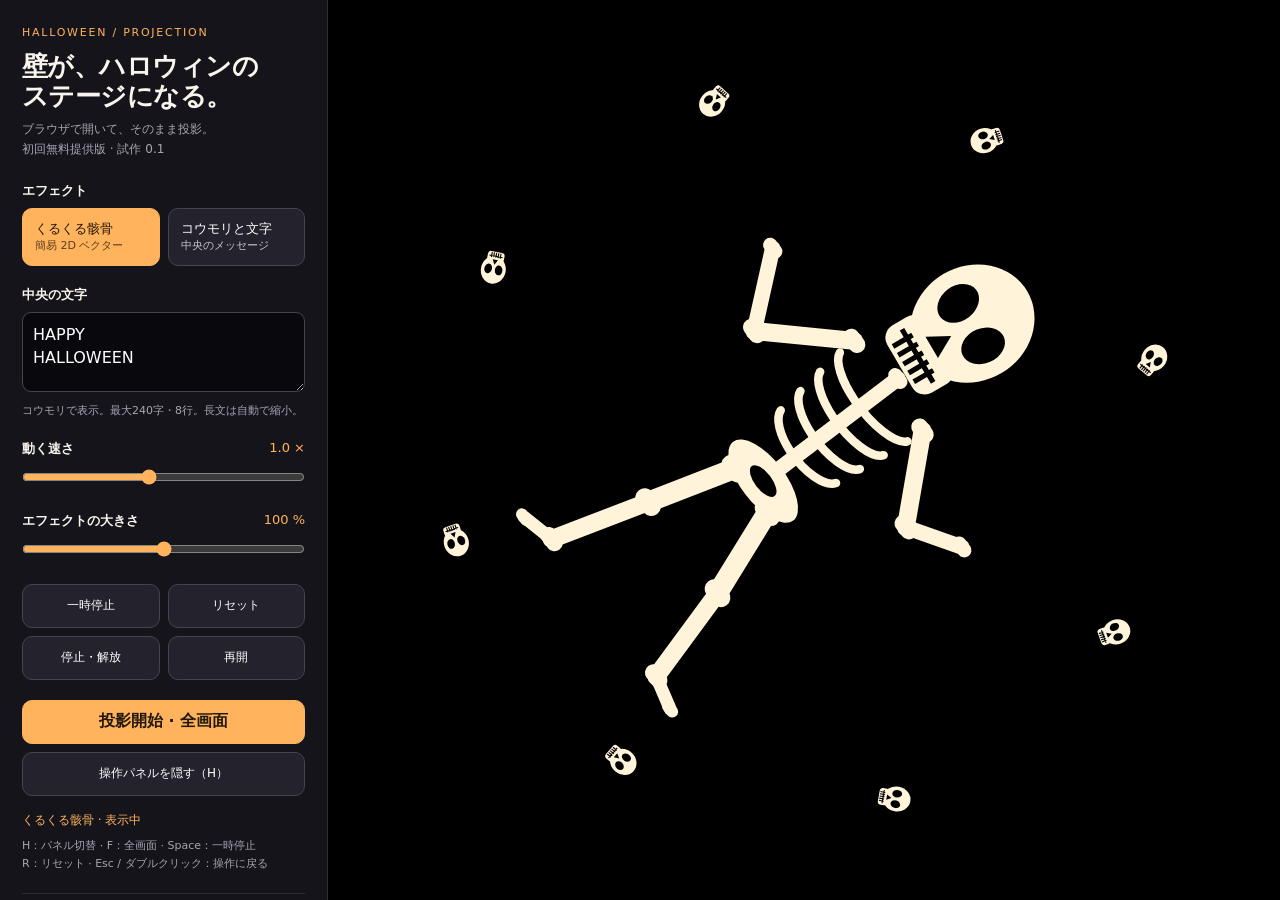
==== app/index.html @ e1445afe "Track technical preview and current projection requirements" ====
<!doctype html>
<html lang="ja">
<head><meta charset="utf-8"><meta name="viewport" content="width=device-width,initial-scale=1"><meta name="color-scheme" content="dark">
<meta http-equiv="Content-Security-Policy" content="default-src 'none'; script-src 'unsafe-inline'; style-src 'unsafe-inline'; img-src data:; connect-src 'none'; font-src 'none'; media-src 'none'; object-src 'none'; base-uri 'none'">
<title>Halloween Projection — 初回無料提供版 0.1</title>
<style>
*{box-sizing:border-box} :root{--edge:24px;--orange:#ffb35c;--muted:#a7a5b2;--panel:#15141b}
html,body{margin:0;width:100%;height:100%;background:#000;color:#f9f5ed;font-family:system-ui,-apple-system,"Yu Gothic",Meiryo,sans-serif}
body{display:grid;grid-template-columns:328px minmax(0,1fr);overflow:hidden}
button,input,textarea{font:inherit}button{cursor:pointer;border:1px solid #46434f;border-radius:10px;background:#24222d;color:#fff;min-height:44px;padding:10px 12px;transition:background .15s}
button:hover{background:#38333f}button:focus-visible,input:focus-visible,textarea:focus-visible{outline:3px solid var(--orange);outline-offset:3px}
button[aria-pressed=true],button.primary{background:var(--orange);border-color:var(--orange);color:#23180c}button:disabled{opacity:.45;cursor:default}
#controls{padding:26px 22px 20px;background:var(--panel);border-right:1px solid #2f2b36;overflow:auto;z-index:2}
.brand{font-size:11px;letter-spacing:.16em;color:var(--orange)}h1{font-size:26px;line-height:1.17;margin:12px 0 7px;letter-spacing:-.02em}
.lead{font-size:12px;color:var(--muted);line-height:1.7;margin:0 0 22px}
label,.label{display:block;font-size:13px;font-weight:600;margin:20px 0 8px}.effects{display:grid;grid-template-columns:1fr 1fr;gap:8px}.effects button{text-align:left;font-size:13px;line-height:1.5}
.effects small{display:block;font-weight:400;opacity:.75;font-size:11px}
textarea{resize:vertical;min-height:80px;width:100%;padding:10px;border:1px solid #46434f;border-radius:9px;background:#09090d;color:#fff;line-height:1.45}
.help{font-size:11px;line-height:1.65;color:var(--muted);margin:6px 0 0}
.range-label{display:flex;justify-content:space-between;gap:10px}.range-label output{font-weight:400;color:var(--orange)}
input[type=range]{width:100%;accent-color:var(--orange);height:22px;margin:0}
.transport{display:grid;grid-template-columns:1fr 1fr;gap:8px;margin:20px 0 8px}.transport button{font-size:12px}
#project{width:100%;margin-top:12px;font-weight:650}#hide{width:100%;margin-top:8px;font-size:12px}
#status{font-size:12px;line-height:1.6;color:var(--orange);margin:15px 0 0;min-height:20px}#fit-note{font-size:11px;color:var(--muted);line-height:1.5;margin:5px 0 0}
.footer{margin-top:20px;padding-top:16px;border-top:1px solid #302c39;font-size:11px;color:var(--muted);line-height:1.7}.footer button{padding:0;background:none;border:none;min-height:30px;text-decoration:underline;text-underline-offset:3px;font-size:12px;color:#ded8e9}
#stage{position:relative;min-width:0;min-height:0;background:#000;overflow:hidden}canvas{position:absolute;inset:0;width:100%;height:100%;display:block}
#message{position:absolute;inset:0;display:flex;align-items:center;justify-content:center;pointer-events:none}
#message[hidden]{display:none}#message-text{color:#fff;text-align:center;white-space:pre-wrap;overflow-wrap:anywhere;line-height:1.3;font-weight:750;padding:16px 20px;background:#000;border-radius:20px;max-width:82%;text-shadow:0 2px 4px #000}
body.projection{grid-template-columns:minmax(0,1fr);cursor:none}body.projection #controls{display:none}
dialog{color:#eee;background:#1b1822;border:1px solid #524751;border-radius:16px;padding:24px;max-width:600px;width:calc(100% - 32px);max-height:85vh;line-height:1.75;font-size:14px}
dialog::backdrop{background:#000b}dialog h2{font-size:21px;margin-top:0}dialog button{float:right}dialog li{margin-bottom:8px}
@media(max-width:760px){body{grid-template-columns:1fr;grid-template-rows:minmax(220px,40dvh) minmax(0,1fr)}#stage{grid-row:1}#controls{grid-row:2;padding:20px;border-right:0;border-top:1px solid #2f2b36}h1{font-size:22px}body.projection{grid-template-rows:minmax(0,1fr)}body.projection #stage{grid-row:1}}
@media(prefers-reduced-motion:reduce){button{transition:none}}
</style></head>
<body>
<aside id="controls" aria-label="操作パネル">
<div class="brand">HALLOWEEN / PROJECTION</div><h1>壁が、ハロウィンの<br>ステージになる。</h1>
<p class="lead">ブラウザで開いて、そのまま投影。<br>初回無料提供版 · 試作 0.1</p>
<div class="label">エフェクト</div><div class="effects">
<button id="skeleton" data-effect="skeleton" aria-pressed="true">くるくる骸骨<small>簡易 2D ベクター</small></button>
<button id="bats" data-effect="bats" aria-pressed="false">コウモリと文字<small>中央のメッセージ</small></button></div>
<label for="text">中央の文字</label><textarea id="text" maxlength="240" spellcheck="false">HAPPY
HALLOWEEN</textarea>
<p class="help">コウモリで表示。最大240字・8行。長文は自動で縮小。</p>
<label class="range-label" for="speed"><span>動く速さ</span><output id="speed-value">1.0 ×</output></label><input id="speed" type="range" min="0.2" max="2" step="0.1" value="1">
<label class="range-label" for="size"><span>エフェクトの大きさ</span><output id="size-value">100 %</output></label><input id="size" type="range" min="50" max="150" step="5" value="100">
<div class="transport"><button id="pause">一時停止</button><button id="reset">リセット</button><button id="stop">停止・解放</button><button id="resume">再開</button></div>
<button id="project" class="primary">投影開始 · 全画面</button><button id="hide">操作パネルを隠す（H）</button>
<p id="status" role="status" aria-live="polite"></p><p id="fit-note"></p>
<p class="help">H：パネル切替 · F：全画面 · Space：一時停止<br>R：リセット · Esc / ダブルクリック：操作に戻る</p>
<div class="footer"><button id="guide">はじめての投影ガイド</button><br>黒い背景・音なし・点滅なし。<br>3D 原作品とは異なる簡易図案の試作です。</div>
</aside>
<main id="stage" aria-label="投影映像"><canvas id="canvas" aria-label="骸骨またはコウモリのアニメーション"></canvas><div id="message" hidden><div id="message-text"></div></div></main>
<dialog id="guide-dialog"><h2>はじめての投影</h2><ol>
<li>ZIP を「すべて展開」し、Windows では <b>START.cmd</b> を開きます。ローカル起動窓を開いたまま、ブラウザで操作します。TouchDesigner やサーバーの準備は不要です。</li>
<li>プロジェクターを PC へ接続し、Windows では Win + P で「複製」または「拡張」にします。「複製」は PC と同じ画面、「拡張」は別の画面です。白い壁やスクリーンへ向け、ピント・台形補正を調整します。</li>
<li>「拡張」の場合、このブラウザのウィンドウをプロジェクターの画面へ移動します。初めは室内照明を落とし、黒背景と文字を確認してください。</li>
<li>効果と文字、速さ・大きさを設定し、<b>投影開始</b>を押します。パネルとカーソルが消えます。</li>
<li><b>Esc</b> で操作に戻ります。全画面が使えないときは H でパネルを隠し、ブラウザの全画面操作も利用できます。</li>
<li>終わったら<b>停止・解放</b>。ブラウザのタブを閉じ、起動窓で Ctrl + C を押してローカル起動も終了します。</li></ol>
<p>黒もプロジェクターの明るさとして残ります。色・明るさ・読める文字サイズは実機で調整してください。投影位置のマッピングや複数プロジェクターの補正は初版の範囲外です。</p><button id="close-guide">閉じる</button></dialog>
<script>
(()=>{
'use strict';
const $=id=>document.getElementById(id),canvas=$('canvas'),stage=$('stage'),ctx=canvas.getContext('2d',{alpha:false});
const controls=$('controls'),message=$('message'),messageText=$('message-text');
const settings={effect:'skeleton',text:$('text').value,speed:1,size:1};
let active=null,phase='stopped',raf=0,previous=0,time=0,hiddenSuspension=false,destroyed=false;
let width=1,height=1,revision=0,fitFont=0,fullscreenError='';
const stats={frames:0,created:0,disposed:0,resets:0,maxPendingRAF:0};
const listeners=[];
function listen(target,event,fn){target.addEventListener(event,fn);listeners.push(()=>target.removeEventListener(event,fn));}
function cancel(){if(raf)cancelAnimationFrame(raf);raf=0;previous=0;}
function schedule(){if(raf||!active||phase!=='running'||document.hidden||destroyed)return;raf=requestAnimationFrame(tick);stats.maxPendingRAF=Math.max(stats.maxPendingRAF,1);}
function tick(now){raf=0;if(!active||phase!=='running'||document.hidden)return;const dt=previous?Math.min(.05,Math.max(0,(now-previous)/1000)):0;previous=now;time+=dt*settings.speed;render();stats.frames++;schedule();}
function fitText(){
 messageText.textContent=settings.text;
 if(settings.effect!=='bats'||!active){message.hidden=true;fitFont=0;return;}
 message.hidden=false;
 const maxHeight=height*.48,maxWidth=width*.82;
 messageText.style.width=maxWidth+'px';
 let lo=1,hi=Math.min(112,width*.13),best=lo;
 for(let i=0;i<12;i++){const n=(lo+hi)/2;messageText.style.fontSize=n+'px';if(messageText.scrollHeight<=maxHeight&&messageText.scrollWidth<=maxWidth+1){best=n;lo=n;}else hi=n;}
 fitFont=Math.floor(best*10)/10;messageText.style.fontSize=fitFont+'px';
 $('fit-note').textContent=fitFont<18&&settings.text.trim()?'文字が小さめです。文字を短くするか、全画面で確認してください。':'中央の文字はコウモリより手前に表示されます。';
}
function resize(){
 const rect=stage.getBoundingClientRect();width=Math.max(1,rect.width);height=Math.max(1,rect.height);
 if(active){const dpr=Math.min(1.5,window.devicePixelRatio||1,4096/width,4096/height);canvas.width=Math.max(1,Math.round(width*dpr));canvas.height=Math.max(1,Math.round(height*dpr));ctx.setTransform(canvas.width/width,0,0,canvas.height/height,0,0);}
 fitText();render();
}
function bone(a,b,r,color){
 ctx.strokeStyle=color;ctx.lineWidth=r*1.5;ctx.lineCap='round';ctx.beginPath();ctx.moveTo(a[0],a[1]);ctx.lineTo(b[0],b[1]);ctx.stroke();
 ctx.fillStyle=color;
 for(const p of [a,b]){ctx.beginPath();ctx.arc(p[0]-r*.4,p[1],r*.7,0,Math.PI*2);ctx.arc(p[0]+r*.4,p[1],r*.7,0,Math.PI*2);ctx.fill();}
}
function skull(x,y,s,angle){
 ctx.save();ctx.translate(x,y);ctx.rotate(angle);ctx.scale(s,s);
 ctx.fillStyle='#fff4da';ctx.beginPath();ctx.ellipse(0,-6,28,31,0,0,Math.PI*2);ctx.fill();
 ctx.beginPath();ctx.roundRect(-19,13,38,22,7);ctx.fill();
 ctx.fillStyle='#000';for(const sx of [-12,12]){ctx.beginPath();ctx.ellipse(sx,-5,8.5,11,sx*.01,0,Math.PI*2);ctx.fill();}
 ctx.beginPath();ctx.moveTo(0,6);ctx.lineTo(-6,17);ctx.lineTo(6,17);ctx.closePath();ctx.fill();
 ctx.strokeStyle='#000';ctx.lineWidth=2.5;ctx.beginPath();ctx.moveTo(-15,25);ctx.lineTo(15,25);for(let i=-10;i<=10;i+=5){ctx.moveTo(i,22);ctx.lineTo(i,33);}ctx.stroke();ctx.restore();
}
function makeSkeleton(){
 let ornaments=Array.from({length:8},(_,i)=>({a:i*Math.PI/4,offset:i*.53}));
 return {kind:'skeleton',resourceCount:()=>ornaments?8:0,draw(t){
 const s=Math.min(width,height)*.0019*settings.size;
 ctx.save();ctx.translate(width/2,height/2);ctx.rotate(t*.8);ctx.scale(s,s);
 const ivory='#fff4da';
 skull(0,-116,1.2,Math.sin(t*1.3)*.12);
 bone([0,-69],[0,24],6,ivory);
 for(let i=0;i<4;i++){ctx.strokeStyle=ivory;ctx.lineWidth=5;ctx.lineCap='round';ctx.beginPath();ctx.ellipse(0,-53+i*16,33-i*2,12,0,.15,Math.PI-.15);ctx.stroke();}
 bone([-33,-62],[-73,-19],7,ivory);bone([-73,-19],[-105,-48-Math.sin(t*2)*12],6,ivory);
 bone([33,-62],[72,-20],7,ivory);bone([72,-20],[101,-48+Math.sin(t*2)*12],6,ivory);
 ctx.fillStyle=ivory;ctx.beginPath();ctx.ellipse(0,30,29,13,0,0,Math.PI*2);ctx.fill();ctx.fillStyle='#000';ctx.beginPath();ctx.ellipse(0,30,11,5,0,0,Math.PI*2);ctx.fill();
 bone([-16,39],[-31,91],8,ivory);bone([-31,91],[-48,149],7,ivory);bone([16,39],[36,91],8,ivory);bone([36,91],[53,149],7,ivory);
 bone([-48,149],[-68,154],5,ivory);bone([53,149],[73,154],5,ivory);
 ctx.restore();
 for(const o of ornaments){const a=o.a-t*.22,rad=Math.min(width,height)*.4;skull(width/2+Math.cos(a)*rad,height/2+Math.sin(a)*rad,.26*s,t*.6+o.offset);}
 },dispose(){ornaments=null;}};
}
function makeBats(){
 let flock=Array.from({length:24},(_,i)=>({phase:i*2.39996,ring:i%3,scale:.7+(i%5)*.1,rate:.14+(i%4)*.027}));
 return {kind:'bats',resourceCount:()=>flock?24:0,draw(t){
 for(const b of flock){
 const a=b.phase+t*b.rate;
 const x=width/2+Math.cos(a)*(width*(.37+b.ring*.045));
 const y=height/2+Math.sin(a)*(height*(.34+b.ring*.06));
 const s=Math.min(width,height)*.0017*settings.size*b.scale;
 ctx.save();ctx.translate(x,y);ctx.rotate(Math.sin(a)*.2);
 const flap=.68+.27*Math.sin(t*5+b.phase);
 ctx.scale(s,s*flap);
 const tint=b.ring===0?'#f3e4ff':b.ring===1?'#c5a4e3':'#9677b8';
 ctx.fillStyle=tint;ctx.beginPath();ctx.moveTo(-3,-4);ctx.lineTo(-28,-26);ctx.quadraticCurveTo(-37,-23,-48,-6);ctx.quadraticCurveTo(-31,-13,-29,4);ctx.quadraticCurveTo(-19,-3,-16,11);ctx.quadraticCurveTo(-8,5,-4,13);ctx.lineTo(4,13);ctx.quadraticCurveTo(8,5,16,11);ctx.quadraticCurveTo(19,-3,29,4);ctx.quadraticCurveTo(31,-13,48,-6);ctx.quadraticCurveTo(37,-23,28,-26);ctx.lineTo(3,-4);ctx.closePath();ctx.fill();
 ctx.beginPath();ctx.ellipse(0,4,6,13,0,0,Math.PI*2);ctx.fill();ctx.beginPath();ctx.moveTo(-5,-4);ctx.lineTo(-5,-15);ctx.lineTo(0,-9);ctx.lineTo(5,-15);ctx.lineTo(5,-4);ctx.fill();
 ctx.fillStyle='#fff';ctx.fillRect(-3,-5,1.6,1.6);ctx.fillRect(1.4,-5,1.6,1.6);ctx.restore();
 }
 },dispose(){flock=null;}};
}
const factories={skeleton:makeSkeleton,bats:makeBats};
function render(){if(!ctx)return;ctx.save();ctx.setTransform(canvas.width/width,0,0,canvas.height/height,0,0);ctx.fillStyle='#000';ctx.fillRect(0,0,width,height);if(active)active.draw(time);ctx.restore();}
function disposeActive(){cancel();if(active){active.dispose();active=null;stats.disposed++;}}
function publish(){
 const label=settings.effect==='skeleton'?'くるくる骸骨':'コウモリと文字';
 $('status').textContent=label+' · '+(phase==='running'?'表示中':phase==='paused'?'一時停止':'停止・解放済み')+(fullscreenError?' · '+fullscreenError:'');
 $('pause').textContent=phase==='paused'?'再開':'一時停止';$('pause').disabled=phase==='stopped';$('reset').disabled=phase==='stopped';
 for(const b of document.querySelectorAll('[data-effect]'))b.setAttribute('aria-pressed',String(b.dataset.effect===settings.effect));
 $('speed-value').textContent=settings.speed.toFixed(1)+' ×';$('size-value').textContent=Math.round(settings.size*100)+' %';
}
function select(id){if(!factories[id]||destroyed)return;disposeActive();settings.effect=id;time=0;active=factories[id]();stats.created++;revision++;phase='running';resize();publish();schedule();}
function pause(){if(!active)return;cancel();phase=phase==='paused'?'running':'paused';publish();schedule();}
function stop(){disposeActive();phase='stopped';time=0;message.hidden=true;canvas.width=1;canvas.height=1;render();revision++;publish();}
function resume(){if(!active){select(settings.effect);return;}cancel();phase='running';publish();schedule();}
function reset(){if(!active)return;const hold=phase;select(settings.effect);if(hold==='paused'){cancel();phase='paused';}stats.resets++;publish();}
function projection(on){document.body.classList.toggle('projection',on);resize();}
async function fullscreen(){
 fullscreenError='';
 try{if(document.fullscreenElement){await document.exitFullscreen();projection(false);}else{projection(true);await document.documentElement.requestFullscreen();}}
 catch(e){fullscreenError='全画面は使えません。H / ブラウザの全画面操作を利用';publish();}
}
for(const button of document.querySelectorAll('[data-effect]'))listen(button,'click',()=>select(button.dataset.effect));
listen($('text'),'input',()=>{let value=$('text').value;const lines=value.split('\n');if(lines.length>8)value=lines.slice(0,7).join('\n')+'\n'+lines.slice(7).join(' ');$('text').value=value;settings.text=value;fitText();});
listen($('speed'),'input',()=>{settings.speed=Number($('speed').value);publish();});
listen($('size'),'input',()=>{settings.size=Number($('size').value)/100;render();publish();});
listen($('pause'),'click',pause);listen($('stop'),'click',stop);listen($('resume'),'click',resume);listen($('reset'),'click',reset);
listen($('project'),'click',fullscreen);listen($('hide'),'click',()=>projection(true));
listen(stage,'dblclick',()=>{projection(false);if(document.fullscreenElement)document.exitFullscreen().catch(()=>{});});
listen($('guide'),'click',()=>$('guide-dialog').showModal());listen($('close-guide'),'click',()=>$('guide-dialog').close());
listen(document,'fullscreenchange',()=>{if(!document.fullscreenElement)projection(false);else resize();});
listen(document,'keydown',e=>{
 if(e.target.closest('input,textarea')||e.ctrlKey||e.metaKey||e.altKey||$('guide-dialog').open)return;
 if(e.repeat)return;
 if(e.key==='Escape'){projection(false);if(document.fullscreenElement)document.exitFullscreen().catch(()=>{});return;}
 const key=e.key.toLowerCase();
 if(key==='h'){projection(!document.body.classList.contains('projection'));}
 else if(key==='f')fullscreen();else if(key===' '){e.preventDefault();if(active)pause();else resume();}else if(key==='r')reset();
});
listen(document,'visibilitychange',()=>{if(document.hidden){hiddenSuspension=true;cancel();}else{hiddenSuspension=false;previous=0;schedule();}});
listen(window,'resize',resize);
function destroy(){if(destroyed)return;stop();destroyed=true;observer.disconnect();for(const remove of listeners)remove();listeners.length=0;}
listen(window,'pagehide',e=>{if(e.persisted){stop();observer.disconnect();}else destroy();});
listen(window,'pageshow',e=>{if(e.persisted&&!destroyed){observer.observe(stage);resize();}});
const observer=new ResizeObserver(resize);observer.observe(stage);
window.halloweenDiagnostics=()=>({version:'0.1.0',renderer:'Canvas2D',phase,selected:settings.effect,time,revision,settings:{...settings},pendingRAF:raf?1:0,liveEffects:active?1:0,liveObjects:active?.resourceCount()||0,stats:{...stats},backing:[canvas.width,canvas.height],stage:[width,height],text:{fontSize:fitFont,chars:settings.text.length,visible:!message.hidden},projection:document.body.classList.contains('projection'),fullscreen:!!document.fullscreenElement,hiddenSuspension,destroyed,listeners:listeners.length});
if(!ctx){$('status').textContent='Canvas 2D を開始できません。別のブラウザで確認してください。';return;}
select('skeleton');
if(window.matchMedia('(prefers-reduced-motion: reduce)').matches){pause();$('fit-note').textContent='端末の動きを減らす設定に合わせて一時停止で開始しました。再開できます。';}
})();
</script></body></html>
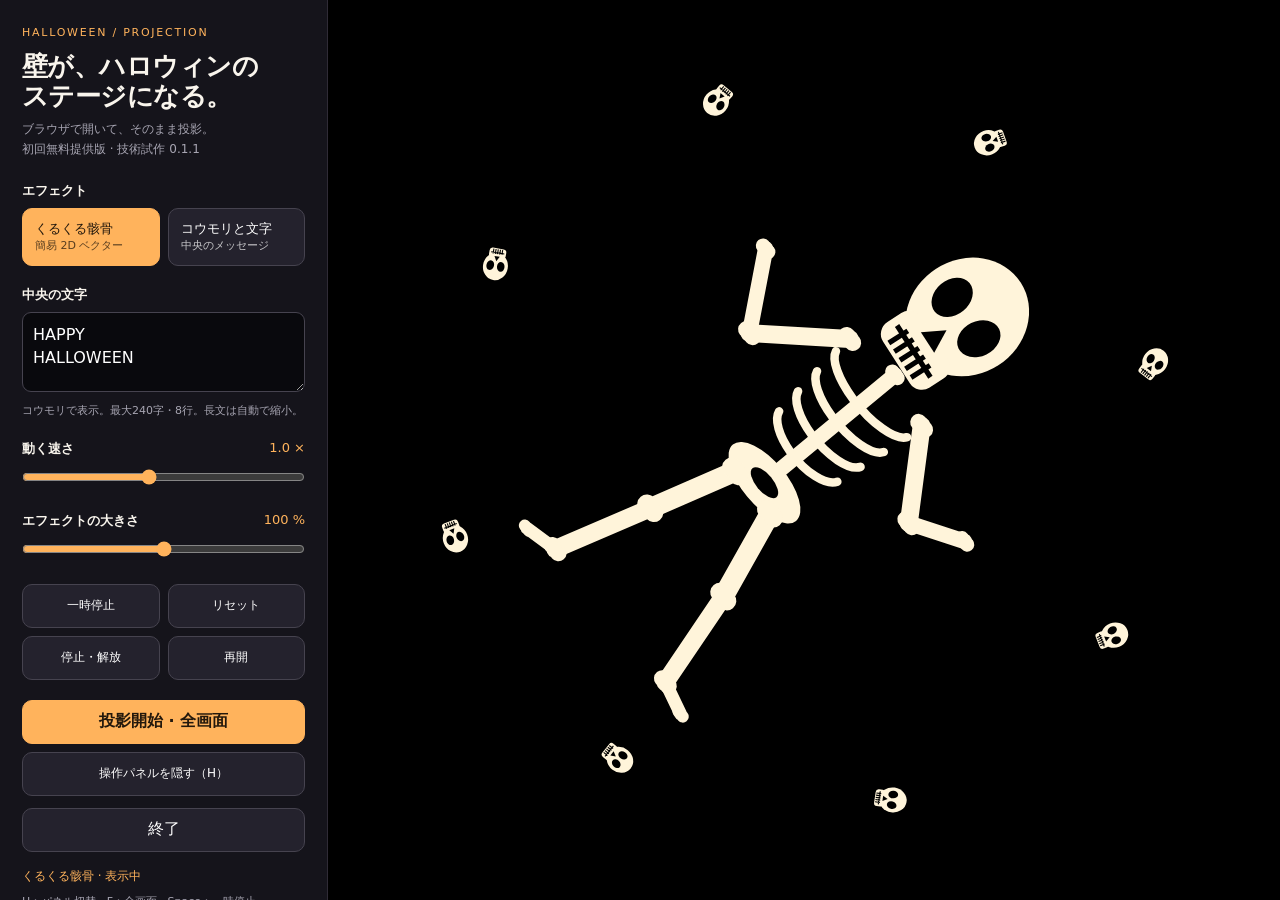
==== commit 65fdc4be: "Improve Windows ZIP startup and screen exit" ====
--- a/app/index.html
+++ b/app/index.html
@@ -1,8 +1,8 @@
 <!doctype html>
 <html lang="ja">
 <head><meta charset="utf-8"><meta name="viewport" content="width=device-width,initial-scale=1"><meta name="color-scheme" content="dark">
-<meta http-equiv="Content-Security-Policy" content="default-src 'none'; script-src 'unsafe-inline'; style-src 'unsafe-inline'; img-src data:; connect-src 'none'; font-src 'none'; media-src 'none'; object-src 'none'; base-uri 'none'">
-<title>Halloween Projection — 初回無料提供版 0.1</title>
+<meta http-equiv="Content-Security-Policy" content="default-src 'none'; script-src 'unsafe-inline'; style-src 'unsafe-inline'; img-src data:; connect-src 'self'; font-src 'none'; media-src 'none'; object-src 'none'; base-uri 'none'">
+<title>Halloween Projection — 初回無料提供版 0.1.1</title>
 <style>
 *{box-sizing:border-box} :root{--edge:24px;--orange:#ffb35c;--muted:#a7a5b2;--panel:#15141b}
 html,body{margin:0;width:100%;height:100%;background:#000;color:#f9f5ed;font-family:system-ui,-apple-system,"Yu Gothic",Meiryo,sans-serif}
@@ -35,7 +35,7 @@
 <body>
 <aside id="controls" aria-label="操作パネル">
 <div class="brand">HALLOWEEN / PROJECTION</div><h1>壁が、ハロウィンの<br>ステージになる。</h1>
-<p class="lead">ブラウザで開いて、そのまま投影。<br>初回無料提供版 · 試作 0.1</p>
+<p class="lead">ブラウザで開いて、そのまま投影。<br>初回無料提供版 · 技術試作 0.1.1</p>
 <div class="label">エフェクト</div><div class="effects">
 <button id="skeleton" data-effect="skeleton" aria-pressed="true">くるくる骸骨<small>簡易 2D ベクター</small></button>
 <button id="bats" data-effect="bats" aria-pressed="false">コウモリと文字<small>中央のメッセージ</small></button></div>
@@ -46,18 +46,18 @@
 <label class="range-label" for="size"><span>エフェクトの大きさ</span><output id="size-value">100 %</output></label><input id="size" type="range" min="50" max="150" step="5" value="100">
 <div class="transport"><button id="pause">一時停止</button><button id="reset">リセット</button><button id="stop">停止・解放</button><button id="resume">再開</button></div>
 <button id="project" class="primary">投影開始 · 全画面</button><button id="hide">操作パネルを隠す（H）</button>
+<button id="quit" style="width:100%;margin-top:12px">終了</button>
 <p id="status" role="status" aria-live="polite"></p><p id="fit-note"></p>
 <p class="help">H：パネル切替 · F：全画面 · Space：一時停止<br>R：リセット · Esc / ダブルクリック：操作に戻る</p>
 <div class="footer"><button id="guide">はじめての投影ガイド</button><br>黒い背景・音なし・点滅なし。<br>3D 原作品とは異なる簡易図案の試作です。</div>
 </aside>
 <main id="stage" aria-label="投影映像"><canvas id="canvas" aria-label="骸骨またはコウモリのアニメーション"></canvas><div id="message" hidden><div id="message-text"></div></div></main>
-<dialog id="guide-dialog"><h2>はじめての投影</h2><ol>
-<li>ZIP を「すべて展開」し、Windows では <b>START.cmd</b> を開きます。ローカル起動窓を開いたまま、ブラウザで操作します。TouchDesigner やサーバーの準備は不要です。</li>
+<dialog id="guide-dialog"><h2>はじめての投影</h2><ol><li>ZIPを「すべて展開」し、最上位の <b>START.cmd</b> をダブルクリックします。ブラウザーが自動で開く設計で、起動画面は自動で閉じます。</li>
 <li>プロジェクターを PC へ接続し、Windows では Win + P で「複製」または「拡張」にします。「複製」は PC と同じ画面、「拡張」は別の画面です。白い壁やスクリーンへ向け、ピント・台形補正を調整します。</li>
 <li>「拡張」の場合、このブラウザのウィンドウをプロジェクターの画面へ移動します。初めは室内照明を落とし、黒背景と文字を確認してください。</li>
-<li>効果と文字、速さ・大きさを設定し、<b>投影開始</b>を押します。パネルとカーソルが消えます。</li>
-<li><b>Esc</b> で操作に戻ります。全画面が使えないときは H でパネルを隠し、ブラウザの全画面操作も利用できます。</li>
-<li>終わったら<b>停止・解放</b>。ブラウザのタブを閉じ、起動窓で Ctrl + C を押してローカル起動も終了します。</li></ol>
+<li>効果・文字・動き・大きさを選び、<b>投影開始・全画面</b> を押します。全画面に入れた場合はパネルとカーソルが消えます。入れなければ案内と操作パネルが戻ります。</li>
+<li><b>Esc</b>で操作へ戻ります。パネル非表示はブラウザーの枠を消す機能とは別です。</li>
+<li>画面の <b>終了</b> を押し、「終了しました」と出たらタブを閉じます。起動処理も終了するため、端末の操作は不要です。</li></ol>
 <p>黒もプロジェクターの明るさとして残ります。色・明るさ・読める文字サイズは実機で調整してください。投影位置のマッピングや複数プロジェクターの補正は初版の範囲外です。</p><button id="close-guide">閉じる</button></dialog>
 <script>
 (()=>{
@@ -66,7 +66,10 @@
 const controls=$('controls'),message=$('message'),messageText=$('message-text');
 const settings={effect:'skeleton',text:$('text').value,speed:1,size:1};
 let active=null,phase='stopped',raf=0,previous=0,time=0,hiddenSuspension=false,destroyed=false;
-let width=1,height=1,revision=0,fitFont=0,fullscreenError='';
+let width=1,height=1,revision=0,fitFont=0,fullscreenError='',quitting=false,heartbeat=0;
+const localRuntime=window.halloweenLocalRuntime;
+const ownsHost=!!localRuntime&&localRuntime.kind==='windows-local'&&location.hostname==='127.0.0.1'&&/^[0-9a-f]{32}$/.test(localRuntime.token);
+if(ownsHost)heartbeat=setInterval(()=>fetch('/alive/'+localRuntime.token,{method:'POST'}).catch(()=>{if(navigator.onLine&&!quitting){clearInterval(heartbeat);heartbeat=0;stop();projection(false);$('status').textContent='起動処理が終了しました。このタブを閉じてください。';}}),10000);
 const stats={frames:0,created:0,disposed:0,resets:0,maxPendingRAF:0};
 const listeners=[];
 function listen(target,event,fn){target.addEventListener(event,fn);listeners.push(()=>target.removeEventListener(event,fn));}
@@ -154,16 +157,45 @@
 function resume(){if(!active){select(settings.effect);return;}cancel();phase='running';publish();schedule();}
 function reset(){if(!active)return;const hold=phase;select(settings.effect);if(hold==='paused'){cancel();phase='paused';}stats.resets++;publish();}
 function projection(on){document.body.classList.toggle('projection',on);resize();}
+function fullscreenFailed(){
+ projection(false);
+ fullscreenError='全画面にできませんでした。操作パネルを戻しました。ブラウザーの全画面メニューを使うか、パネルを隠して表示できます。';
+ publish();
+}
 async function fullscreen(){
  fullscreenError='';
- try{if(document.fullscreenElement){await document.exitFullscreen();projection(false);}else{projection(true);await document.documentElement.requestFullscreen();}}
- catch(e){fullscreenError='全画面は使えません。H / ブラウザの全画面操作を利用';publish();}
-}
+ try{
+  if(document.fullscreenElement){await document.exitFullscreen();projection(false);publish();return;}
+  if(typeof document.documentElement.requestFullscreen!=='function'){fullscreenFailed();return;}
+  await document.documentElement.requestFullscreen();
+  if(!document.fullscreenElement){fullscreenFailed();return;}
+  projection(true);publish();
+ }catch(e){fullscreenFailed();}
+}
+async function quit(){
+ if(quitting)return;quitting=true;
+ if(heartbeat){clearInterval(heartbeat);heartbeat=0;}
+ projection(false);
+ if(document.fullscreenElement)await document.exitFullscreen().catch(()=>{});
+ destroy();
+ for(const button of controls.querySelectorAll('button'))button.disabled=true;
+ $('status').textContent='表示を終了しました。';
+ if(ownsHost){
+  try{
+   const response=await fetch('/quit/'+localRuntime.token,{method:'POST'});
+   if(!response.ok)throw Error('Local exit failed');
+   $('status').textContent='終了しました。このタブを閉じてください。';
+  }catch(e){$('status').textContent='表示を終了しました。このタブを閉じてください。起動処理は自動で終了します。';}
+ }else{$('status').textContent='表示を終了しました。このタブを閉じてください。';}
+}
+
 for(const button of document.querySelectorAll('[data-effect]'))listen(button,'click',()=>select(button.dataset.effect));
 listen($('text'),'input',()=>{let value=$('text').value;const lines=value.split('\n');if(lines.length>8)value=lines.slice(0,7).join('\n')+'\n'+lines.slice(7).join(' ');$('text').value=value;settings.text=value;fitText();});
 listen($('speed'),'input',()=>{settings.speed=Number($('speed').value);publish();});
 listen($('size'),'input',()=>{settings.size=Number($('size').value)/100;render();publish();});
 listen($('pause'),'click',pause);listen($('stop'),'click',stop);listen($('resume'),'click',resume);listen($('reset'),'click',reset);
+listen($('quit'),'click',quit);
+listen(document,'fullscreenerror',fullscreenFailed);
 listen($('project'),'click',fullscreen);listen($('hide'),'click',()=>projection(true));
 listen(stage,'dblclick',()=>{projection(false);if(document.fullscreenElement)document.exitFullscreen().catch(()=>{});});
 listen($('guide'),'click',()=>$('guide-dialog').showModal());listen($('close-guide'),'click',()=>$('guide-dialog').close());
@@ -178,11 +210,11 @@
 });
 listen(document,'visibilitychange',()=>{if(document.hidden){hiddenSuspension=true;cancel();}else{hiddenSuspension=false;previous=0;schedule();}});
 listen(window,'resize',resize);
-function destroy(){if(destroyed)return;stop();destroyed=true;observer.disconnect();for(const remove of listeners)remove();listeners.length=0;}
+function destroy(){if(destroyed)return;if(heartbeat){clearInterval(heartbeat);heartbeat=0;}stop();destroyed=true;observer.disconnect();for(const remove of listeners)remove();listeners.length=0;}
 listen(window,'pagehide',e=>{if(e.persisted){stop();observer.disconnect();}else destroy();});
 listen(window,'pageshow',e=>{if(e.persisted&&!destroyed){observer.observe(stage);resize();}});
 const observer=new ResizeObserver(resize);observer.observe(stage);
-window.halloweenDiagnostics=()=>({version:'0.1.0',renderer:'Canvas2D',phase,selected:settings.effect,time,revision,settings:{...settings},pendingRAF:raf?1:0,liveEffects:active?1:0,liveObjects:active?.resourceCount()||0,stats:{...stats},backing:[canvas.width,canvas.height],stage:[width,height],text:{fontSize:fitFont,chars:settings.text.length,visible:!message.hidden},projection:document.body.classList.contains('projection'),fullscreen:!!document.fullscreenElement,hiddenSuspension,destroyed,listeners:listeners.length});
+window.halloweenDiagnostics=()=>({version:'0.1.1-startup',renderer:'Canvas2D',phase,selected:settings.effect,time,revision,settings:{...settings},pendingRAF:raf?1:0,liveEffects:active?1:0,liveObjects:active?.resourceCount()||0,stats:{...stats},backing:[canvas.width,canvas.height],stage:[width,height],text:{fontSize:fitFont,chars:settings.text.length,visible:!message.hidden},projection:document.body.classList.contains('projection'),fullscreen:!!document.fullscreenElement,hiddenSuspension,destroyed,listeners:listeners.length,fullscreenError,quitting,localHost:ownsHost,heartbeat:heartbeat?1:0});
 if(!ctx){$('status').textContent='Canvas 2D を開始できません。別のブラウザで確認してください。';return;}
 select('skeleton');
 if(window.matchMedia('(prefers-reduced-motion: reduce)').matches){pause();$('fit-note').textContent='端末の動きを減らす設定に合わせて一時停止で開始しました。再開できます。';}
